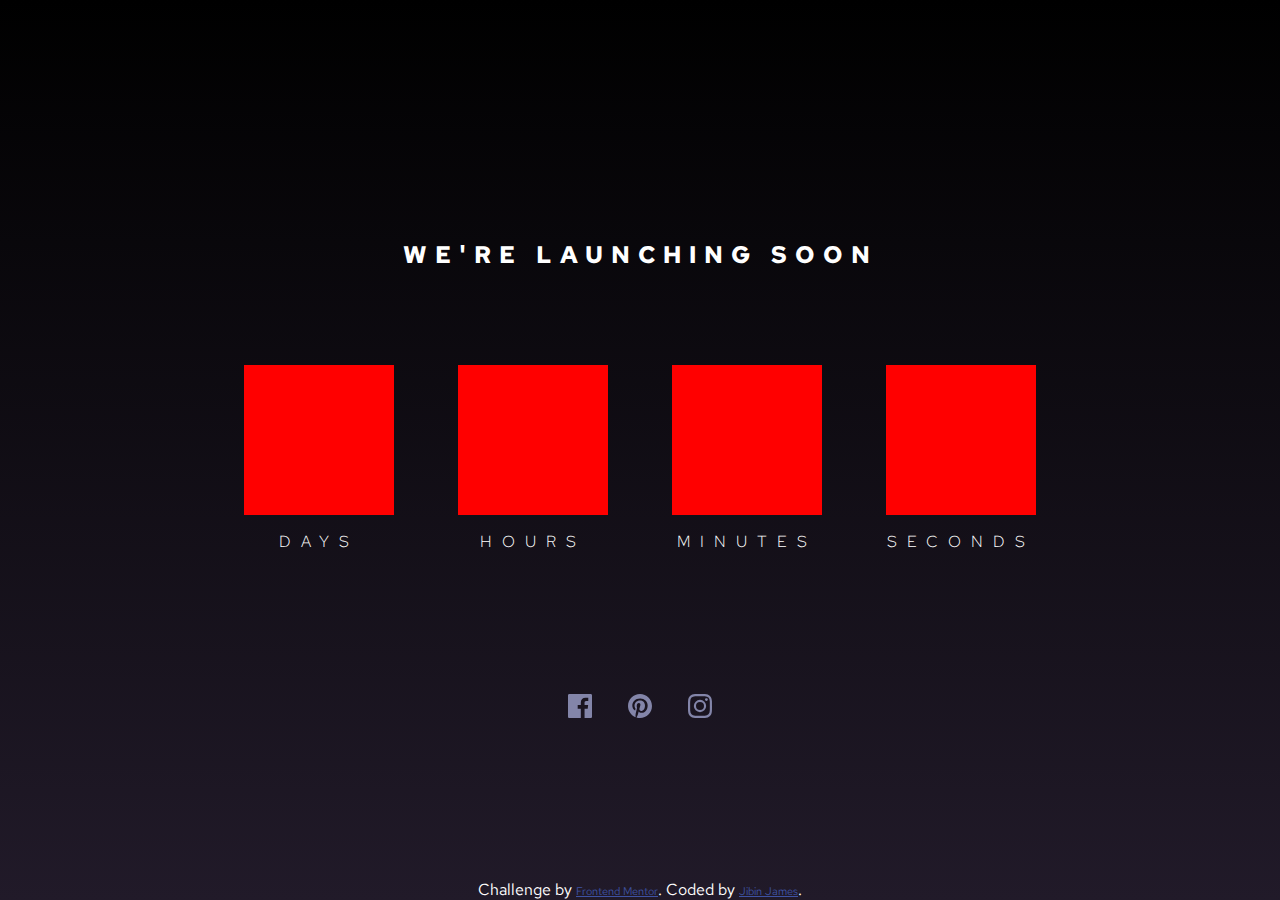
==== launch-countdown-timer-main/index.html @ 2fe8d076 "created basic layout and aligned background" ====
<!DOCTYPE html>
<html lang="en">
<head>
  <meta charset="UTF-8">
  <meta name="viewport" content="width=device-width, initial-scale=1.0"> <!-- displays site properly based on user's device -->

  <link rel="icon" type="image/png" sizes="32x32" href="./images/favicon-32x32.png">
  
  <title>Frontend Mentor | Launch countdown timer</title>

  <link rel="stylesheet" href="./styles.css">
  <link rel="preconnect" href="https://fonts.googleapis.com">
  <link rel="preconnect" href="https://fonts.gstatic.com" crossorigin>
  <link href="https://fonts.googleapis.com/css2?family=Red+Hat+Text:wght@700&display=swap" rel="stylesheet">
</head>
<body>

  <header class="header">
    <h2 class="title">
      We're launching soon
    </h2>
  </header>

  <main class="main">

    <div class="wrapper">
      <div class="flip-container">
        <div class="days-flip flip"></div>
        <p class="text">Days</p>
      </div>
      <div class="flip-container">
        <div class="hours-flip flip"></div>
        <p class="text">Hours</p>
      </div>
      <div class="flip-container">
        <div class="minutes-flip flip"></div>
        <p class="text">Minutes</p>
      </div>
      <div class="flip-container">
        <div class="seconds-flip flip"></div>
        <p class="text">Seconds</p>
      </div>
    </div>
  </main>

  <footer class="footer">
    <div class="links">
      <a target="_blank" href="https://www.facebook.com/">
        <svg xmlns="http://www.w3.org/2000/svg" width="24" height="24">
          <path 
            fill="#8385A9"
            d="M22.675 0H1.325C.593 0 0 .593 0 1.325v21.351C0 23.407.593 24 1.325 24H12.82v-9.294H9.692v-3.622h3.128V8.413c0-3.1 1.893-4.788 4.659-4.788 1.325 0 2.463.099 2.795.143v3.24l-1.918.001c-1.504 0-1.795.715-1.795 1.763v2.313h3.587l-.467 3.622h-3.12V24h6.116c.73 0 1.323-.593 1.323-1.325V1.325C24 .593 23.407 0 22.675 0z"/>
        </svg>
      </a>
      <a target="_blank"  href="https://www.pinterest.com/">
        <svg xmlns="http://www.w3.org/2000/svg" width="24" height="24">
          <path 
            fill="#8385A9"
            d="M12 0C5.373 0 0 5.372 0 12c0 5.084 3.163 9.426 7.627 11.174-.105-.949-.2-2.405.042-3.441.218-.937 1.407-5.965 1.407-5.965s-.359-.719-.359-1.782c0-1.668.967-2.914 2.171-2.914 1.023 0 1.518.769 1.518 1.69 0 1.029-.655 2.568-.994 3.995-.283 1.194.599 2.169 1.777 2.169 2.133 0 3.772-2.249 3.772-5.495 0-2.873-2.064-4.882-5.012-4.882-3.414 0-5.418 2.561-5.418 5.207 0 1.031.397 2.138.893 2.738a.36.36 0 01.083.345l-.333 1.36c-.053.22-.174.267-.402.161-1.499-.698-2.436-2.889-2.436-4.649 0-3.785 2.75-7.262 7.929-7.262 4.163 0 7.398 2.967 7.398 6.931 0 4.136-2.607 7.464-6.227 7.464-1.216 0-2.359-.631-2.75-1.378l-.748 2.853c-.271 1.043-1.002 2.35-1.492 3.146C9.57 23.812 10.763 24 12 24c6.627 0 12-5.373 12-12 0-6.628-5.373-12-12-12z"/>
          </svg>
      </a>
      <a target="_blank"  href="https://www.instagram.com/">
        <svg xmlns="http://www.w3.org/2000/svg" width="24" height="24">
          <path 
            fill="#8385A9"
            d="M12 2.163c3.204 0 3.584.012 4.85.07 3.252.148 4.771 1.691 4.919 4.919.058 1.265.069 1.645.069 4.849 0 3.205-.012 3.584-.069 4.849-.149 3.225-1.664 4.771-4.919 4.919-1.266.058-1.644.07-4.85.07-3.204 0-3.584-.012-4.849-.07-3.26-.149-4.771-1.699-4.919-4.92-.058-1.265-.07-1.644-.07-4.849 0-3.204.013-3.583.07-4.849.149-3.227 1.664-4.771 4.919-4.919 1.266-.057 1.645-.069 4.849-.069zM12 0C8.741 0 8.333.014 7.053.072 2.695.272.273 2.69.073 7.052.014 8.333 0 8.741 0 12c0 3.259.014 3.668.072 4.948.2 4.358 2.618 6.78 6.98 6.98C8.333 23.986 8.741 24 12 24c3.259 0 3.668-.014 4.948-.072 4.354-.2 6.782-2.618 6.979-6.98.059-1.28.073-1.689.073-4.948 0-3.259-.014-3.667-.072-4.947-.196-4.354-2.617-6.78-6.979-6.98C15.668.014 15.259 0 12 0zm0 5.838a6.162 6.162 0 100 12.324 6.162 6.162 0 000-12.324zM12 16a4 4 0 110-8 4 4 0 010 8zm6.406-11.845a1.44 1.44 0 100 2.881 1.44 1.44 0 000-2.881z"/>
        </svg>
      </a>
    </div>
    <div class="attribution">
      Challenge by <a href="https://www.frontendmentor.io?ref=challenge" target="_blank">Frontend Mentor</a>. 
      Coded by <a target="_blank" href="https://github.com/jibinmatt">Jibin James</a>.
    </div>
  </footer>

</body>
</html>
---- launch-countdown-timer-main/styles.css ----
:root {
    --main-bg: url(./images/bg-stars.svg);
    --footer-bg: url(./images/pattern-hills.svg);
}

*, ::after, ::before {
    box-sizing: border-box;
    margin: 0;
    padding: 0;
    color: white;
}

body {
    font-family: 'Red Hat Text', sans-serif;;
    display: flex;
    align-items: center;
    flex-direction: column;
    justify-content: space-evenly;
    height: 100vh;
    width: 100vw;
    background: rgb(0,0,0);
    background: linear-gradient(180deg, rgba(0,0,0,1) 0%, rgba(33,26,41,1) 100%);
}

.header {
    display: flex;
    align-items: center;
    justify-content: flex-end;
    flex-direction: column;
    height: 30%;
    width: 100%;
}

.main {
    display: flex;
    align-items: center;
    justify-content: center;
    flex-direction: column;
    background-image: var(--main-bg);
    width: 100%;
    height: 40%;
    text-align: center; 
}

.wrapper {
    display: flex;
    align-items: center;
    justify-content: center;
}

.flip-container {
    margin: 2em;
}

.flip {
    display: flex;
    flex-direction: column;
    width: 150px;
    height: 150px;
    background-color: red;
    margin: 1em 0px;
}

.flip-container p {
    text-transform: uppercase;
    letter-spacing: 10px;
    font-weight: 300;
}

.title {
    letter-spacing: 8px;
    text-transform: uppercase;
}


.footer {
    display: flex;
    align-items: center;
    justify-content: space-between;
    flex-direction: column;
    background-image: var(--footer-bg);
    background-size: 100% 100%;
    height: 30%;
    width: 100%;
}

.links {
    margin-top: 4em;
}

.links a:link {
    text-decoration: none;
}

 .links a svg:hover path  {
    fill: hsl(345, 95%, 68%);
}

.links a {
    padding: 0px 1em;
}

.attribution a { 
    font-size: 11px; 
    text-align: center; 
}

.attribution a { 
    color: hsl(228, 45%, 44%); 
}
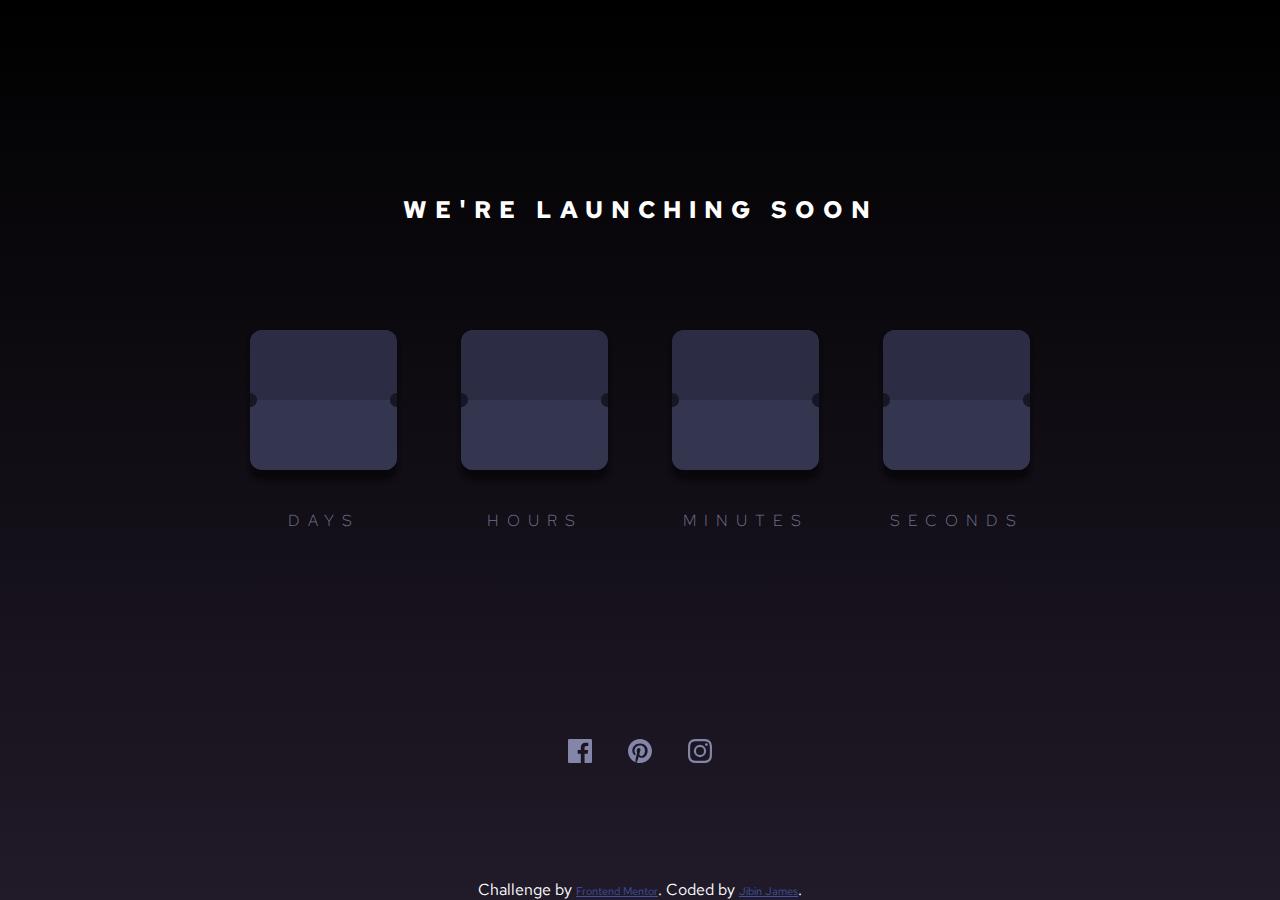
==== commit 9ad6ad40: "worked on animation, completed timer functionality" ====
--- a/launch-countdown-timer-main/index.html
+++ b/launch-countdown-timer-main/index.html
@@ -7,7 +7,7 @@
   <link rel="icon" type="image/png" sizes="32x32" href="./images/favicon-32x32.png">
   
   <title>Frontend Mentor | Launch countdown timer</title>
-
+  <script src="app.js" defer ></script>
   <link rel="stylesheet" href="./styles.css">
   <link rel="preconnect" href="https://fonts.googleapis.com">
   <link rel="preconnect" href="https://fonts.gstatic.com" crossorigin>
@@ -25,22 +25,107 @@
 
     <div class="wrapper">
       <div class="flip-container">
-        <div class="days-flip flip"></div>
-        <p class="text">Days</p>
+        <div class="days-flip flip flip-above">
+          <div class="flip-upper"></div>
+          <div class="flip-lower"></div>
+          <svg xmlns="http://www.w3.org/2000/svg" width="7" height="14" viewBox="0 0 7 14" fill="none" class="left-circle">
+            <path d="M0 0C1.85651 0 3.63699 0.737498 4.94975 2.05025C6.2625 3.36301 7 5.14348 7 7C7 8.85651 6.2625 10.637 4.94975 11.9497C3.63699 13.2625 1.85652 14 9.53674e-07 14L0 7L0 0Z" fill="#171624"/>
+          </svg>
+          <svg xmlns="http://www.w3.org/2000/svg" width="7" height="14" viewBox="0 0 7 14" fill="none" class="right-circle">
+            <path d="M7 14C5.14349 14 3.36301 13.2625 2.05025 11.9497C0.737498 10.637 0 8.85652 0 7C0 5.14349 0.737497 3.36301 2.05025 2.05025C3.36301 0.737498 5.14348 2.80326e-07 7 0L7 7L7 14Z" fill="#171624"/>
+          </svg>
+          <p class="days flip-text"></p>
+        </div>
+        <div class="days-flip flip flip-behind">
+          <div class="flip-upper"></div>
+          <div class="flip-lower"></div>
+          <svg xmlns="http://www.w3.org/2000/svg" width="7" height="14" viewBox="0 0 7 14" fill="none" class="left-circle">
+            <path d="M0 0C1.85651 0 3.63699 0.737498 4.94975 2.05025C6.2625 3.36301 7 5.14348 7 7C7 8.85651 6.2625 10.637 4.94975 11.9497C3.63699 13.2625 1.85652 14 9.53674e-07 14L0 7L0 0Z" fill="#171624"/>
+          </svg>
+          <svg xmlns="http://www.w3.org/2000/svg" width="7" height="14" viewBox="0 0 7 14" fill="none" class="right-circle">
+            <path d="M7 14C5.14349 14 3.36301 13.2625 2.05025 11.9497C0.737498 10.637 0 8.85652 0 7C0 5.14349 0.737497 3.36301 2.05025 2.05025C3.36301 0.737498 5.14348 2.80326e-07 7 0L7 7L7 14Z" fill="#171624"/>
+          </svg>
+          <p class="days flip-text"></p>
+        </div>
+        <p class="flip-title">Days</p>
       </div>
       <div class="flip-container">
-        <div class="hours-flip flip"></div>
-        <p class="text">Hours</p>
+        <div class="hours-flip flip flip-above">
+          <div class="flip-upper"></div>
+          <div class="flip-lower"></div>
+          <svg xmlns="http://www.w3.org/2000/svg" width="7" height="14" viewBox="0 0 7 14" fill="none" class="left-circle">
+            <path d="M0 0C1.85651 0 3.63699 0.737498 4.94975 2.05025C6.2625 3.36301 7 5.14348 7 7C7 8.85651 6.2625 10.637 4.94975 11.9497C3.63699 13.2625 1.85652 14 9.53674e-07 14L0 7L0 0Z" fill="#171624"/>
+          </svg>
+          <svg xmlns="http://www.w3.org/2000/svg" width="7" height="14" viewBox="0 0 7 14" fill="none" class="right-circle">
+            <path d="M7 14C5.14349 14 3.36301 13.2625 2.05025 11.9497C0.737498 10.637 0 8.85652 0 7C0 5.14349 0.737497 3.36301 2.05025 2.05025C3.36301 0.737498 5.14348 2.80326e-07 7 0L7 7L7 14Z" fill="#171624"/>
+          </svg>
+          <p class="hours flip-text"></p>
+        </div>
+        <div class="hours-flip flip flip-behind">
+          <div class="flip-upper"></div>
+          <div class="flip-lower"></div>
+          <svg xmlns="http://www.w3.org/2000/svg" width="7" height="14" viewBox="0 0 7 14" fill="none" class="left-circle">
+            <path d="M0 0C1.85651 0 3.63699 0.737498 4.94975 2.05025C6.2625 3.36301 7 5.14348 7 7C7 8.85651 6.2625 10.637 4.94975 11.9497C3.63699 13.2625 1.85652 14 9.53674e-07 14L0 7L0 0Z" fill="#171624"/>
+          </svg>
+          <svg xmlns="http://www.w3.org/2000/svg" width="7" height="14" viewBox="0 0 7 14" fill="none" class="right-circle">
+            <path d="M7 14C5.14349 14 3.36301 13.2625 2.05025 11.9497C0.737498 10.637 0 8.85652 0 7C0 5.14349 0.737497 3.36301 2.05025 2.05025C3.36301 0.737498 5.14348 2.80326e-07 7 0L7 7L7 14Z" fill="#171624"/>
+          </svg>
+          <p class="hours flip-text"></p>
+        </div>
+        <p class="flip-title">Hours</p>
       </div>
       <div class="flip-container">
-        <div class="minutes-flip flip"></div>
-        <p class="text">Minutes</p>
+        <div class="minutes-flip flip flip-above">
+          <div class="flip-upper"></div>
+          <div class="flip-lower"></div>
+          <svg xmlns="http://www.w3.org/2000/svg" width="7" height="14" viewBox="0 0 7 14" fill="none" class="left-circle">
+            <path d="M0 0C1.85651 0 3.63699 0.737498 4.94975 2.05025C6.2625 3.36301 7 5.14348 7 7C7 8.85651 6.2625 10.637 4.94975 11.9497C3.63699 13.2625 1.85652 14 9.53674e-07 14L0 7L0 0Z" fill="#171624"/>
+          </svg>
+          <svg xmlns="http://www.w3.org/2000/svg" width="7" height="14" viewBox="0 0 7 14" fill="none" class="right-circle">
+            <path d="M7 14C5.14349 14 3.36301 13.2625 2.05025 11.9497C0.737498 10.637 0 8.85652 0 7C0 5.14349 0.737497 3.36301 2.05025 2.05025C3.36301 0.737498 5.14348 2.80326e-07 7 0L7 7L7 14Z" fill="#171624"/>
+          </svg>
+          <p class="minutes flip-text"></p>
+        </div>
+        <div class="minutes-flip flip flip-behind">
+          <div class="flip-upper"></div>
+          <div class="flip-lower"></div>
+          <svg xmlns="http://www.w3.org/2000/svg" width="7" height="14" viewBox="0 0 7 14" fill="none" class="left-circle">
+            <path d="M0 0C1.85651 0 3.63699 0.737498 4.94975 2.05025C6.2625 3.36301 7 5.14348 7 7C7 8.85651 6.2625 10.637 4.94975 11.9497C3.63699 13.2625 1.85652 14 9.53674e-07 14L0 7L0 0Z" fill="#171624"/>
+          </svg>
+          <svg xmlns="http://www.w3.org/2000/svg" width="7" height="14" viewBox="0 0 7 14" fill="none" class="right-circle">
+            <path d="M7 14C5.14349 14 3.36301 13.2625 2.05025 11.9497C0.737498 10.637 0 8.85652 0 7C0 5.14349 0.737497 3.36301 2.05025 2.05025C3.36301 0.737498 5.14348 2.80326e-07 7 0L7 7L7 14Z" fill="#171624"/>
+          </svg>
+          <p class="minutes flip-text"></p>
+        </div>
+        <p class="flip-title">Minutes</p>
       </div>
       <div class="flip-container">
-        <div class="seconds-flip flip"></div>
-        <p class="text">Seconds</p>
+        <div class="seconds-flip flip flip-above">
+          <div class="flip-upper"></div>
+          <div class="flip-lower"></div>
+          <svg xmlns="http://www.w3.org/2000/svg" width="7" height="14" viewBox="0 0 7 14" fill="none" class="left-circle">
+            <path d="M0 0C1.85651 0 3.63699 0.737498 4.94975 2.05025C6.2625 3.36301 7 5.14348 7 7C7 8.85651 6.2625 10.637 4.94975 11.9497C3.63699 13.2625 1.85652 14 9.53674e-07 14L0 7L0 0Z" fill="#171624"/>
+          </svg>
+          <svg xmlns="http://www.w3.org/2000/svg" width="7" height="14" viewBox="0 0 7 14" fill="none" class="right-circle">
+            <path d="M7 14C5.14349 14 3.36301 13.2625 2.05025 11.9497C0.737498 10.637 0 8.85652 0 7C0 5.14349 0.737497 3.36301 2.05025 2.05025C3.36301 0.737498 5.14348 2.80326e-07 7 0L7 7L7 14Z" fill="#171624"/>
+          </svg>
+          <p class="seconds flip-text"></p>
+        </div>
+        <div class="seconds-flip flip flip-behind">
+          <div class="flip-upper"></div>
+          <div class="flip-lower"></div>
+          <svg xmlns="http://www.w3.org/2000/svg" width="7" height="14" viewBox="0 0 7 14" fill="none" class="left-circle">
+            <path d="M0 0C1.85651 0 3.63699 0.737498 4.94975 2.05025C6.2625 3.36301 7 5.14348 7 7C7 8.85651 6.2625 10.637 4.94975 11.9497C3.63699 13.2625 1.85652 14 9.53674e-07 14L0 7L0 0Z" fill="#171624"/>
+          </svg>
+          <svg xmlns="http://www.w3.org/2000/svg" width="7" height="14" viewBox="0 0 7 14" fill="none" class="right-circle">
+            <path d="M7 14C5.14349 14 3.36301 13.2625 2.05025 11.9497C0.737498 10.637 0 8.85652 0 7C0 5.14349 0.737497 3.36301 2.05025 2.05025C3.36301 0.737498 5.14348 2.80326e-07 7 0L7 7L7 14Z" fill="#171624"/>
+          </svg>
+          <p class="seconds flip-text"></p>
+        </div>
+        <p class="flip-title">Seconds</p>
       </div>
     </div>
+
   </main>
 
   <footer class="footer">
--- a/launch-countdown-timer-main/styles.css
+++ b/launch-countdown-timer-main/styles.css
@@ -28,8 +28,10 @@
     align-items: center;
     justify-content: flex-end;
     flex-direction: column;
-    height: 30%;
+    height: 25%;
     width: 100%;
+    background-image: var(--main-bg);
+    z-index: -1;
 }
 
 .main {
@@ -39,34 +41,106 @@
     flex-direction: column;
     background-image: var(--main-bg);
     width: 100%;
-    height: 40%;
+    height: 50%;
     text-align: center; 
 }
 
-.wrapper {
+.wrapper, body, .flip {
     display: flex;
     align-items: center;
     justify-content: center;
-}
-
-.flip-container {
+  }
+  
+  .flip-container {
+    position: relative;
     margin: 2em;
-}
-
-.flip {
-    display: flex;
-    flex-direction: column;
-    width: 150px;
-    height: 150px;
-    background-color: red;
-    margin: 1em 0px;
-}
-
-.flip-container p {
+    flex-direction: column;
+    text-align: center;
+  }
+  
+  .flip {
+    position: relative;
+    flex-direction: column;
+    width: 9.1875em;
+    height: 8.75em;
+  }
+  
+  .flip-title {
+    text-align: center;
+    letter-spacing: 0.5em;
+    font-weight: 150;
+    color: #716E8B;
+    margin: 40px 0px;
     text-transform: uppercase;
-    letter-spacing: 10px;
-    font-weight: 300;
-}
+  }
+  
+  .flip-upper {
+    width: 9.1875em;
+    height: 4.375em;
+    border-radius: 12px 12px 0px 0px;
+    background: #2C2C44;
+    box-shadow: 0px 4px 4px 0px rgba(0, 0, 0, 0.25);
+  }
+
+  .flip-container {
+    display: grid;
+    grid-template-areas: "a" "b";
+  }
+  
+  .flip-container > .flip-behind {
+    grid-area:  a;
+  }
+  
+  .flip-container > .flip-above {
+    grid-area:  a;
+  }
+  .flip-container > .flip-title {
+    grid-area: b;
+  }
+
+  .flip-behind {
+    animation: flip-animation;
+    animation-duration: 1s;
+    animation-iteration-count: infinite;
+  }
+
+  @keyframes flip-animation {
+    100% {
+        rotate: 10 0 0 180deg;
+        transform-origin: bottom bottom;
+        transition: .1s transform ease;
+        perspective: 1000px;
+    }
+  }
+
+  .flip-lower {
+    width: 9.1875em;
+    height: 4.375em;
+    border-radius: 0px 0px 12px 12px;
+    background: #34364F;
+    box-shadow: 0px 10px 4px 0px rgba(0, 0, 0, 0.25);
+  }
+  
+  .flip .left-circle {
+    position: absolute;
+    left: 0;
+  }
+  
+  .flip .right-circle {
+    position: absolute;
+    right: 0;
+  }
+  
+  .flip-text {
+    z-index: 100;
+    position: absolute;
+    color: hsla(342, 67%, 64%, 1);
+    text-align: center;
+    font-size: 4.75em;
+    font-style: normal;
+    font-weight: 700;
+    line-height: normal;
+  }
 
 .title {
     letter-spacing: 8px;
@@ -81,7 +155,7 @@
     flex-direction: column;
     background-image: var(--footer-bg);
     background-size: 100% 100%;
-    height: 30%;
+    height: 25%;
     width: 100%;
 }
 
@@ -108,4 +182,46 @@
 
 .attribution a { 
     color: hsl(228, 45%, 44%); 
+}
+
+@media only screen and (max-width:850px) {
+    body {
+        font-size: 10px;
+    }
+
+    .links a {
+        padding: 0px 0.5em
+    }
+}
+
+@media only screen and (max-width:550px) {
+    body {
+        font-size: 8px;
+    }
+
+    .flip .left-circle {
+        left: -0.3em;
+        width: 1em;
+        height: 1em;
+    }
+
+    .flip .right-circle {
+        right: -0.3em;
+        width: 1em;
+        height: 1em;
+    }
+
+    .flip-title {
+        margin-top: 15px;
+    }
+}
+
+@media only screen and (max-width:400px) {
+    body {
+        font-size: 6px;
+    }
+
+    .flip-title {
+        margin-top: 15px;
+    }
 }